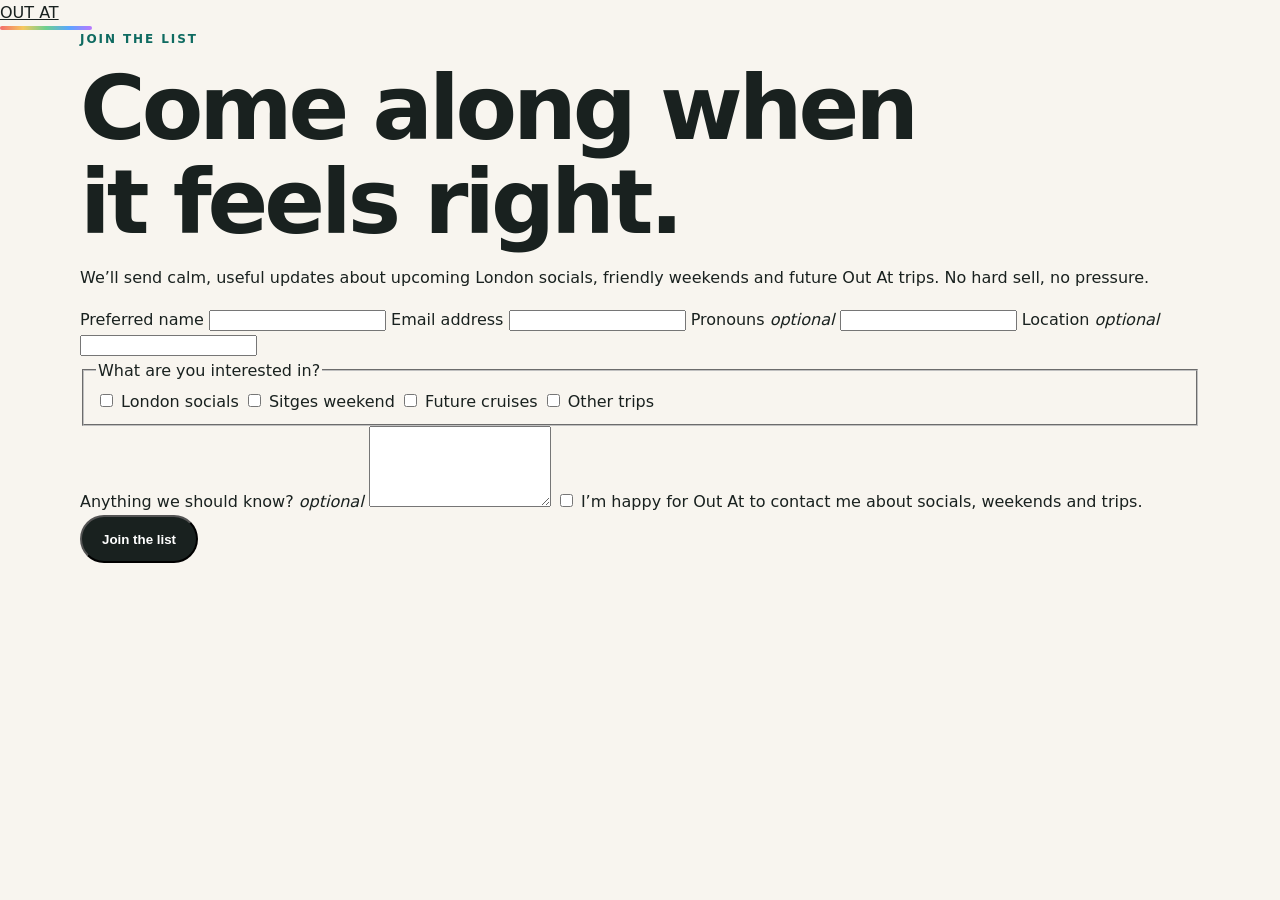
==== join/index.html @ 771dc010 "Build custom join form" ====
<!doctype html>
<html lang="en">
<head>
  <meta charset="utf-8">
  <meta name="viewport" content="width=device-width, initial-scale=1">
  <title>Join Out At</title>
  <meta name="description" content="Join the Out At list for LGBTQ+ socials, weekends and trips.">
  <link rel="stylesheet" href="../assets/styles.css">
  <script src="../assets/join-form.js" defer></script>
</head>
<body class="join-page branded-join-page">
  <header class="public-header join-shell">
    <a class="public-wordmark out-at-wordmark" href="/">
      <span>OUT AT</span>
      <span class="gradient-line"></span>
    </a>
  </header>

  <main class="join-shell branded-join">
    <section class="join-intro branded-join-intro">
      <p class="eyebrow">Join the list</p>
      <h1>Come along when it feels right.</h1>
      <p>
        We’ll send calm, useful updates about upcoming London socials, friendly weekends and future Out At trips. No hard sell, no pressure.
      </p>
    </section>

    <section class="join-card" aria-label="Out At join form">
      <form class="join-form branded-join-form" action="/api/join" method="post" data-join-form>
        <div class="form-grid">
          <label>
            <span>Preferred name</span>
            <input name="preferred_name" type="text" autocomplete="given-name" required>
          </label>

          <label>
            <span>Email address</span>
            <input name="email" type="email" autocomplete="email" required>
          </label>

          <label>
            <span>Pronouns <em>optional</em></span>
            <input name="pronouns" type="text" autocomplete="off">
          </label>

          <label>
            <span>Location <em>optional</em></span>
            <input name="location" type="text" autocomplete="address-level2">
          </label>
        </div>

        <fieldset>
          <legend>What are you interested in?</legend>
          <label><input type="checkbox" name="interests" value="London socials"> London socials</label>
          <label><input type="checkbox" name="interests" value="Sitges weekend"> Sitges weekend</label>
          <label><input type="checkbox" name="interests" value="Future cruises"> Future cruises</label>
          <label><input type="checkbox" name="interests" value="Other trips"> Other trips</label>
        </fieldset>

        <label class="full-field">
          <span>Anything we should know? <em>optional</em></span>
          <textarea name="notes" rows="5"></textarea>
        </label>

        <label class="consent-check">
          <input name="consent" type="checkbox" value="yes" required>
          <span>I’m happy for Out At to contact me about socials, weekends and trips.</span>
        </label>

        <button class="button primary" type="submit">Join the list</button>

        <p class="form-status" data-form-status role="status" aria-live="polite"></p>
      </form>
    </section>
  </main>
</body>
</html>
---- assets/styles.css ----
:root {
  --ink: #19211f;
  --muted: #5d6a66;
  --soft: #f8f5ef;
  --card: #ffffff;
  --line: #e5ddd2;
  --accent: #0f6b61;
  --accent-2: #c55f4b;
  --sky: #dceaf0;
  --sun: #f2c766;
  --shadow: 0 18px 42px rgba(25, 33, 31, 0.08);
}

* {
  box-sizing: border-box;
}

body {
  margin: 0;
  font-family: Inter, ui-sans-serif, system-ui, -apple-system, BlinkMacSystemFont, "Segoe UI", sans-serif;
  background: var(--soft);
  color: var(--ink);
  line-height: 1.6;
}

.holding-page {
  min-height: 100vh;
  background: #f7f4ee;
}

.holding {
  width: min(1120px, calc(100% - 40px));
  min-height: 100vh;
  margin: 0 auto;
  display: grid;
  place-items: center;
}

.holding h1 {
  font-size: clamp(2.4rem, 8vw, 5rem);
  font-weight: 850;
  letter-spacing: 0;
}

.error-page {
  min-height: 100vh;
  background: #f7f4ee;
}

.error-wrap {
  width: min(680px, calc(100% - 40px));
  min-height: 100vh;
  margin: 0 auto;
  display: grid;
  align-content: center;
  justify-items: start;
  gap: 20px;
}

.error-brand {
  margin: 0;
  font-weight: 850;
  letter-spacing: 0.08em;
  text-transform: uppercase;
}

.error-wrap h1 {
  font-size: clamp(2.4rem, 8vw, 5rem);
  max-width: 680px;
  font-weight: 850;
  letter-spacing: -0.035em;
}

.error-wrap p {
  max-width: 520px;
  margin: 0;
  color: var(--muted);
  font-size: clamp(1.05rem, 3vw, 1.25rem);
}

a {
  color: inherit;
}

.site-header {
  width: min(1120px, calc(100% - 32px));
  margin: 0 auto;
  padding: 22px 0;
  display: flex;
  justify-content: space-between;
  align-items: center;
  gap: 22px;
}

.brand {
  text-decoration: none;
  display: inline-flex;
  flex-direction: column;
  gap: 4px;
}

.brand-mark {
  font-weight: 850;
  letter-spacing: 0.08em;
  font-size: 1.05rem;
}

.gradient-line {
  display: block;
  height: 4px;
  width: 92px;
  border-radius: 999px;
  background: linear-gradient(90deg, #f36b6b, #f6c85f, #6dcf8f, #5aa6ff, #ba78ff);
}

nav {
  display: flex;
  gap: 20px;
  font-weight: 650;
  font-size: 0.95rem;
}

nav a {
  text-decoration: none;
  color: var(--muted);
}

nav a:hover {
  color: var(--ink);
}

.nav-cta {
  color: var(--ink);
}

main {
  width: min(1120px, calc(100% - 32px));
  margin: 0 auto;
}

.hero {
  min-height: 72vh;
  display: grid;
  grid-template-columns: minmax(0, 1.08fr) minmax(320px, 0.92fr);
  gap: clamp(32px, 6vw, 72px);
  align-items: center;
  padding: 56px 0 76px;
}

.hero-content {
  max-width: 760px;
}

.eyebrow,
.card-kicker {
  text-transform: uppercase;
  letter-spacing: 0.16em;
  font-size: 0.75rem;
  font-weight: 800;
  color: var(--accent);
  margin: 0 0 12px;
}

h1,
h2,
h3 {
  line-height: 1.05;
  margin: 0;
}

h1 {
  font-size: clamp(3rem, 7vw, 5.9rem);
  max-width: 900px;
  letter-spacing: -0.045em;
}

h2 {
  font-size: clamp(2rem, 4vw, 3.4rem);
  letter-spacing: -0.035em;
}

h3 {
  font-size: 1.35rem;
  letter-spacing: -0.015em;
}

.hero-copy,
.page-hero p,
.intro p,
.cta-panel p {
  max-width: 720px;
  font-size: clamp(1.08rem, 2vw, 1.35rem);
  color: var(--muted);
}

.hero-actions {
  display: flex;
  flex-wrap: wrap;
  gap: 14px;
  margin-top: 28px;
}

.button {
  display: inline-flex;
  align-items: center;
  justify-content: center;
  min-height: 48px;
  padding: 0 20px;
  border-radius: 999px;
  text-decoration: none;
  font-weight: 800;
}

.button.primary {
  background: var(--ink);
  color: white;
}

.button.primary:hover {
  background: var(--accent);
}

.button.secondary {
  background: white;
  color: var(--ink);
  border: 1px solid var(--line);
}

.hero-media {
  min-height: 470px;
  position: relative;
}

.image-placeholder,
.card-image,
.story-image {
  color: rgba(25, 33, 31, 0.78);
  background:
    linear-gradient(135deg, rgba(15, 107, 97, 0.18), rgba(242, 199, 102, 0.2)),
    var(--sky);
  border: 1px solid rgba(25, 33, 31, 0.09);
  overflow: hidden;
}

.image-placeholder {
  position: absolute;
  display: flex;
  flex-direction: column;
  justify-content: flex-end;
  gap: 4px;
  padding: 24px;
  box-shadow: var(--shadow);
}

.image-placeholder::before,
.card-image::before,
.story-image::before {
  content: "";
  position: absolute;
  inset: 0;
  background:
    radial-gradient(circle at 24% 26%, rgba(255, 255, 255, 0.62) 0 9%, transparent 10%),
    radial-gradient(circle at 70% 34%, rgba(255, 255, 255, 0.42) 0 7%, transparent 8%),
    linear-gradient(160deg, transparent 0 58%, rgba(197, 95, 75, 0.26) 59% 100%);
  pointer-events: none;
}

.image-placeholder.large {
  inset: 0 56px 72px 0;
  border-radius: 8px;
}

.image-placeholder.small {
  right: 0;
  bottom: 0;
  width: 52%;
  min-height: 190px;
  border-radius: 8px;
  background:
    linear-gradient(135deg, rgba(197, 95, 75, 0.18), rgba(15, 107, 97, 0.18)),
    #efe7dd;
}

.image-placeholder span,
.story-image span {
  position: relative;
  z-index: 1;
  text-transform: uppercase;
  letter-spacing: 0.14em;
  font-size: 0.68rem;
  font-weight: 850;
}

.image-placeholder strong,
.story-image strong {
  position: relative;
  z-index: 1;
  max-width: 260px;
  font-size: 1.18rem;
  line-height: 1.15;
}

.intro,
.cards-section,
.why,
.story-band,
.cta-panel,
.form-wrap,
.details-grid,
.content-page {
  padding: 56px 0;
}

.intro {
  display: grid;
  grid-template-columns: minmax(0, 0.9fr) minmax(0, 1.1fr);
  gap: 36px;
  align-items: end;
  border-top: 1px solid var(--line);
  border-bottom: 1px solid var(--line);
}

.section-heading {
  margin-bottom: 24px;
}

.cards,
.why-grid,
.details-grid,
.form-wrap {
  display: grid;
  gap: 18px;
}

.cards {
  grid-template-columns: repeat(3, 1fr);
  align-items: stretch;
}

.why-grid,
.details-grid,
.form-wrap {
  grid-template-columns: repeat(3, 1fr);
}

.form-wrap {
  grid-template-columns: 2fr 1fr;
}

.card,
.detail-card,
.note-card,
.form-card,
.cta-panel {
  background: var(--card);
  border: 1px solid var(--line);
  border-radius: 8px;
  padding: 28px;
  box-shadow: var(--shadow);
}

.card {
  display: flex;
  flex-direction: column;
}

.card.featured {
  transform: translateY(-8px);
}

.card-image {
  position: relative;
  min-height: 180px;
  border-radius: 6px;
  margin: -12px -12px 22px;
  padding: 18px;
  display: flex;
  align-items: flex-end;
  font-size: 0.8rem;
  font-weight: 850;
  text-transform: uppercase;
  letter-spacing: 0.12em;
}

.card p,
.detail-card p,
.note-card p,
.form-card p,
.why p,
.content-page p {
  color: var(--muted);
}

.card a {
  margin-top: auto;
  font-weight: 800;
  color: var(--accent);
  text-decoration: none;
}

.why-grid > div {
  border-top: 1px solid var(--line);
  padding-top: 18px;
}

.story-band {
  display: grid;
  grid-template-columns: minmax(0, 0.92fr) minmax(320px, 1.08fr);
  gap: 34px;
  align-items: stretch;
  border-top: 1px solid var(--line);
}

.story-copy {
  align-self: center;
}

.story-copy p {
  color: var(--muted);
  font-size: 1.1rem;
}

.story-image {
  position: relative;
  min-height: 360px;
  border-radius: 8px;
  padding: 26px;
  display: flex;
  flex-direction: column;
  justify-content: flex-end;
  gap: 4px;
}

.cta-panel {
  margin: 32px 0 72px;
  background:
    linear-gradient(135deg, rgba(15, 107, 97, 0.08), rgba(242, 199, 102, 0.12)),
    var(--card);
}

.page-hero {
  padding: 76px 0 28px;
}

.trip-hero {
  padding-bottom: 48px;
}

.form-placeholder {
  min-height: 360px;
  border: 2px dashed var(--line);
  border-radius: 18px;
  display: grid;
  place-content: center;
  text-align: center;
  padding: 28px;
  background: #faf8f4;
}

.muted {
  color: var(--muted);
}

.content-page {
  max-width: 760px;
}

footer {
  width: min(1120px, calc(100% - 32px));
  margin: 0 auto;
  padding: 40px 0 56px;
  display: flex;
  justify-content: space-between;
  gap: 16px;
  color: var(--muted);
  border-top: 1px solid var(--line);
}

footer p {
  margin: 0;
}

@media (max-width: 820px) {
  .site-header,
  footer {
    align-items: flex-start;
    flex-direction: column;
  }

  nav {
    flex-wrap: wrap;
    gap: 14px;
    width: 100%;
  }

  .hero {
    grid-template-columns: 1fr;
    min-height: auto;
    padding: 42px 0 56px;
  }

  .hero-media {
    min-height: 330px;
  }

  .cards,
  .why-grid,
  .details-grid,
  .form-wrap,
  .intro,
  .story-band {
    grid-template-columns: 1fr;
  }

  .card.featured {
    transform: none;
  }

  h1 {
    font-size: clamp(2.8rem, 14vw, 4.6rem);
  }

  .hero-actions,
  .button {
    width: 100%;
  }

  .image-placeholder.large {
    inset: 0 28px 52px 0;
  }

  .image-placeholder.small {
    width: 58%;
    min-height: 150px;
  }

  .intro,
  .cards-section,
  .why,
  .story-band,
  .cta-panel,
  .form-wrap,
  .details-grid,
  .content-page {
    padding: 42px 0;
  }

  .card,
  .detail-card,
  .note-card,
  .form-card,
  .cta-panel {
    padding: 22px;
  }
}
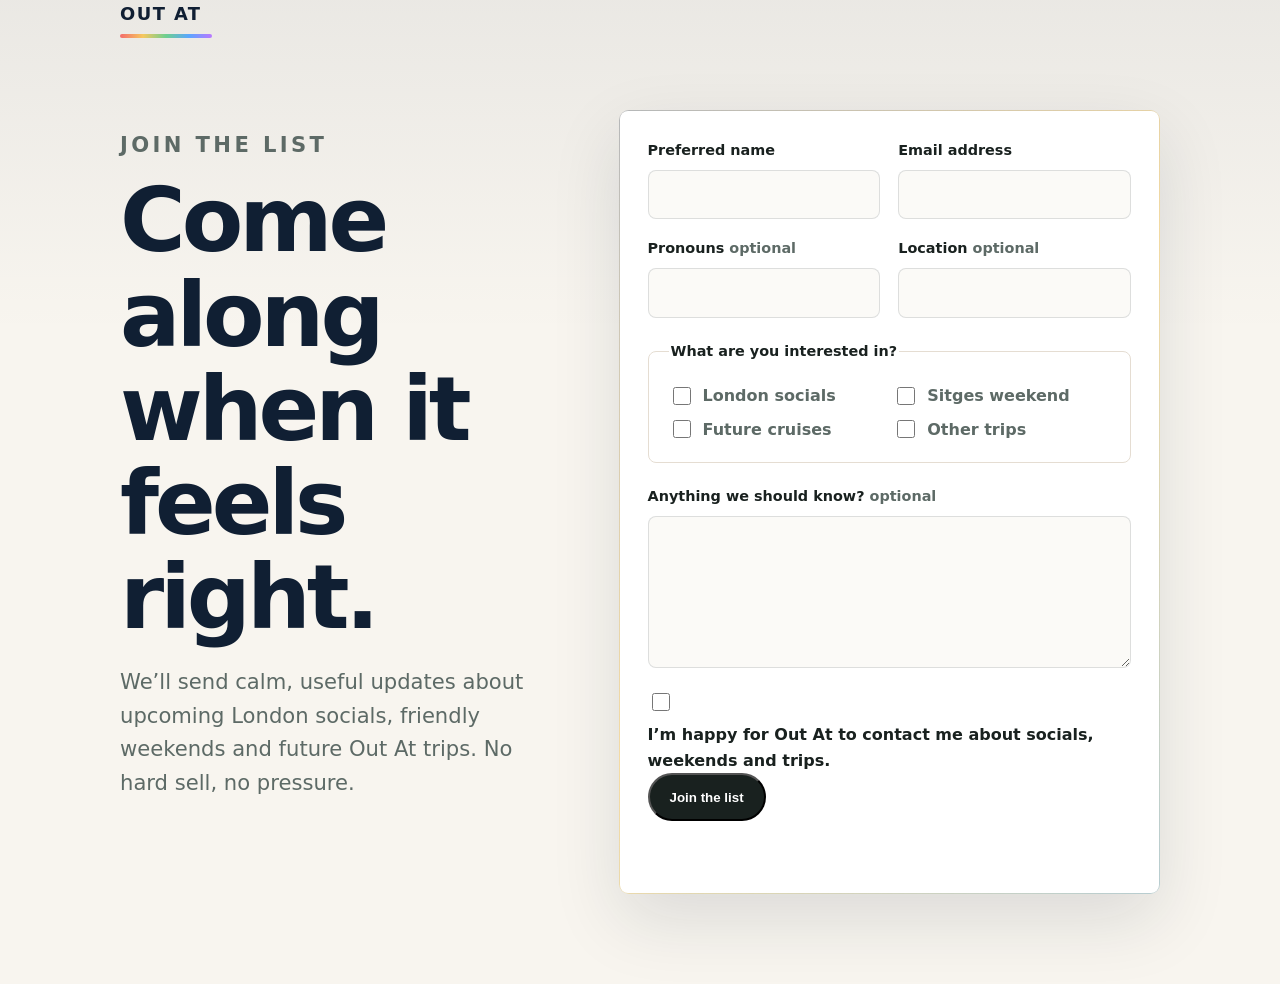
==== commit 911ab66e: "Keep test site behind poppet" ====
--- a/join/index.html
+++ b/join/index.html
@@ -4,74 +4,15 @@
   <meta charset="utf-8">
   <meta name="viewport" content="width=device-width, initial-scale=1">
   <title>Join Out At</title>
-  <meta name="description" content="Join the Out At list for LGBTQ+ socials, weekends and trips.">
+  <meta name="robots" content="noindex">
+  <meta http-equiv="refresh" content="0; url=/poppet/join.html">
+  <link rel="canonical" href="/poppet/join.html">
   <link rel="stylesheet" href="../assets/styles.css">
-  <script src="../assets/join-form.js" defer></script>
 </head>
-<body class="join-page branded-join-page">
-  <header class="public-header join-shell">
-    <a class="public-wordmark out-at-wordmark" href="/">
-      <span>OUT AT</span>
-      <span class="gradient-line"></span>
-    </a>
-  </header>
-
-  <main class="join-shell branded-join">
-    <section class="join-intro branded-join-intro">
-      <p class="eyebrow">Join the list</p>
-      <h1>Come along when it feels right.</h1>
-      <p>
-        We’ll send calm, useful updates about upcoming London socials, friendly weekends and future Out At trips. No hard sell, no pressure.
-      </p>
-    </section>
-
-    <section class="join-card" aria-label="Out At join form">
-      <form class="join-form branded-join-form" action="/api/join" method="post" data-join-form>
-        <div class="form-grid">
-          <label>
-            <span>Preferred name</span>
-            <input name="preferred_name" type="text" autocomplete="given-name" required>
-          </label>
-
-          <label>
-            <span>Email address</span>
-            <input name="email" type="email" autocomplete="email" required>
-          </label>
-
-          <label>
-            <span>Pronouns <em>optional</em></span>
-            <input name="pronouns" type="text" autocomplete="off">
-          </label>
-
-          <label>
-            <span>Location <em>optional</em></span>
-            <input name="location" type="text" autocomplete="address-level2">
-          </label>
-        </div>
-
-        <fieldset>
-          <legend>What are you interested in?</legend>
-          <label><input type="checkbox" name="interests" value="London socials"> London socials</label>
-          <label><input type="checkbox" name="interests" value="Sitges weekend"> Sitges weekend</label>
-          <label><input type="checkbox" name="interests" value="Future cruises"> Future cruises</label>
-          <label><input type="checkbox" name="interests" value="Other trips"> Other trips</label>
-        </fieldset>
-
-        <label class="full-field">
-          <span>Anything we should know? <em>optional</em></span>
-          <textarea name="notes" rows="5"></textarea>
-        </label>
-
-        <label class="consent-check">
-          <input name="consent" type="checkbox" value="yes" required>
-          <span>I’m happy for Out At to contact me about socials, weekends and trips.</span>
-        </label>
-
-        <button class="button primary" type="submit">Join the list</button>
-
-        <p class="form-status" data-form-status role="status" aria-live="polite"></p>
-      </form>
-    </section>
+<body class="holding-page">
+  <main class="holding">
+    <h1>Out At</h1>
+    <p><a href="/poppet/join.html">Continue to join the list</a></p>
   </main>
 </body>
 </html>
--- a/assets/styles.css
+++ b/assets/styles.css
@@ -1,5 +1,6 @@
 :root {
   --ink: #19211f;
+  --navy: #101f33;
   --muted: #5d6a66;
   --soft: #f8f5ef;
   --card: #ffffff;
@@ -40,6 +41,181 @@
   font-size: clamp(2.4rem, 8vw, 5rem);
   font-weight: 850;
   letter-spacing: 0;
+}
+
+.join-page {
+  min-height: 100vh;
+  background:
+    linear-gradient(180deg, rgba(16, 31, 51, 0.06), transparent 34%),
+    var(--soft);
+}
+
+.join-shell {
+  width: min(1040px, calc(100% - 32px));
+  margin: 0 auto;
+}
+
+.public-wordmark {
+  display: inline-flex;
+  flex-direction: column;
+  gap: 5px;
+  color: var(--navy);
+  text-decoration: none;
+  font-size: 1.12rem;
+  font-weight: 850;
+  letter-spacing: 0.08em;
+  text-transform: uppercase;
+}
+
+.branded-join {
+  display: grid;
+  grid-template-columns: minmax(0, 0.8fr) minmax(360px, 1.05fr);
+  gap: clamp(32px, 7vw, 86px);
+  align-items: start;
+  padding: 72px 0 90px;
+}
+
+.branded-join-intro {
+  position: sticky;
+  top: 32px;
+  padding-top: 18px;
+}
+
+.branded-join-intro h1 {
+  color: var(--navy);
+}
+
+.branded-join-intro p {
+  max-width: 710px;
+  color: var(--muted);
+  font-size: clamp(1.12rem, 2vw, 1.32rem);
+}
+
+.join-card {
+  position: relative;
+  padding: 1px;
+  border-radius: 10px;
+  background: linear-gradient(135deg, rgba(16, 31, 51, 0.26), rgba(242, 199, 102, 0.55), rgba(58, 128, 151, 0.34));
+  box-shadow: 0 26px 70px rgba(16, 31, 51, 0.12);
+}
+
+.branded-join-form {
+  padding: 28px;
+  background: var(--card);
+  border-radius: 8px;
+}
+
+.form-grid {
+  display: grid;
+  grid-template-columns: repeat(2, 1fr);
+  gap: 18px;
+}
+
+.branded-join-form label,
+.branded-join-form fieldset {
+  display: grid;
+  gap: 8px;
+}
+
+.branded-join-form span,
+.branded-join-form legend {
+  color: var(--ink);
+  font-size: 0.9rem;
+  font-weight: 800;
+}
+
+.branded-join-form em {
+  color: var(--muted);
+  font-style: normal;
+  font-weight: 650;
+}
+
+.branded-join-form input,
+.branded-join-form textarea {
+  width: 100%;
+  min-height: 48px;
+  border: 1px solid rgba(16, 31, 51, 0.13);
+  border-radius: 8px;
+  padding: 11px 12px;
+  background: #fbfaf7;
+  color: var(--ink);
+  font: inherit;
+}
+
+.branded-join-form input:focus,
+.branded-join-form textarea:focus {
+  border-color: var(--accent);
+  outline: 3px solid rgba(15, 107, 97, 0.13);
+}
+
+.branded-join-form textarea {
+  resize: vertical;
+}
+
+.branded-join-form fieldset {
+  margin: 22px 0 0;
+  padding: 20px;
+  grid-template-columns: repeat(2, 1fr);
+  border: 1px solid var(--line);
+  border-radius: 8px;
+}
+
+.branded-join-form fieldset label {
+  display: flex;
+  align-items: center;
+  gap: 9px;
+  color: var(--muted);
+  font-weight: 650;
+}
+
+.branded-join-form input[type="checkbox"] {
+  width: 18px;
+  min-height: 18px;
+  accent-color: var(--accent);
+}
+
+.full-field {
+  margin-top: 22px;
+}
+
+.consent-check {
+  margin-top: 22px;
+  display: flex;
+  align-items: flex-start;
+  gap: 10px;
+  color: var(--ink);
+  font-weight: 750;
+}
+
+.consent-check input {
+  width: 18px;
+  min-height: 18px;
+  margin-top: 3px;
+  accent-color: var(--accent);
+}
+
+.consent-check span {
+  font-size: 1rem;
+}
+
+.form-status {
+  min-height: 1.6em;
+  margin: 18px 0 0;
+  color: var(--muted);
+  font-weight: 750;
+}
+
+.form-status[data-state="success"] {
+  color: var(--accent);
+}
+
+.form-status[data-state="error"] {
+  color: #a14435;
+}
+
+.join-form button:disabled {
+  cursor: wait;
+  opacity: 0.72;
 }
 
 .error-page {
@@ -520,6 +696,29 @@
     font-size: clamp(2.8rem, 14vw, 4.6rem);
   }
 
+  .branded-join,
+  .form-grid,
+  .branded-join-form fieldset {
+    grid-template-columns: 1fr;
+  }
+
+  .branded-join {
+    gap: 28px;
+    padding: 48px 0 72px;
+  }
+
+  .branded-join-intro {
+    position: static;
+  }
+
+  .branded-join-form {
+    padding: 22px;
+  }
+
+  .join-card {
+    border-radius: 8px;
+  }
+
   .hero-actions,
   .button {
     width: 100%;
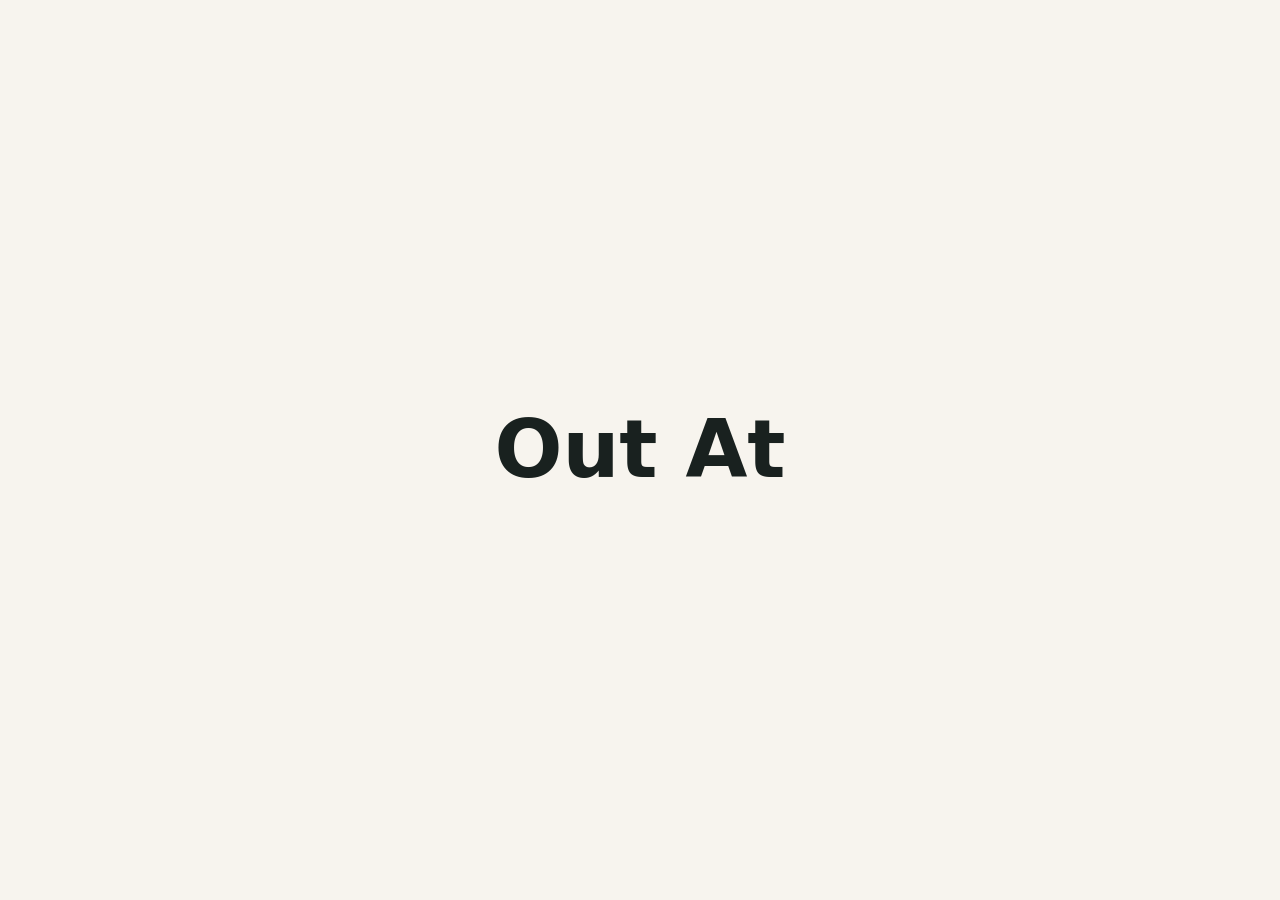
==== commit d2aab260: "Lock public site to placeholder" ====
--- a/join/index.html
+++ b/join/index.html
@@ -5,14 +5,13 @@
   <meta name="viewport" content="width=device-width, initial-scale=1">
   <title>Join Out At</title>
   <meta name="robots" content="noindex">
-  <meta http-equiv="refresh" content="0; url=/poppet/join.html">
-  <link rel="canonical" href="/poppet/join.html">
+  <meta http-equiv="refresh" content="0; url=/">
+  <link rel="canonical" href="/">
   <link rel="stylesheet" href="../assets/styles.css">
 </head>
 <body class="holding-page">
   <main class="holding">
     <h1>Out At</h1>
-    <p><a href="/poppet/join.html">Continue to join the list</a></p>
   </main>
 </body>
 </html>
